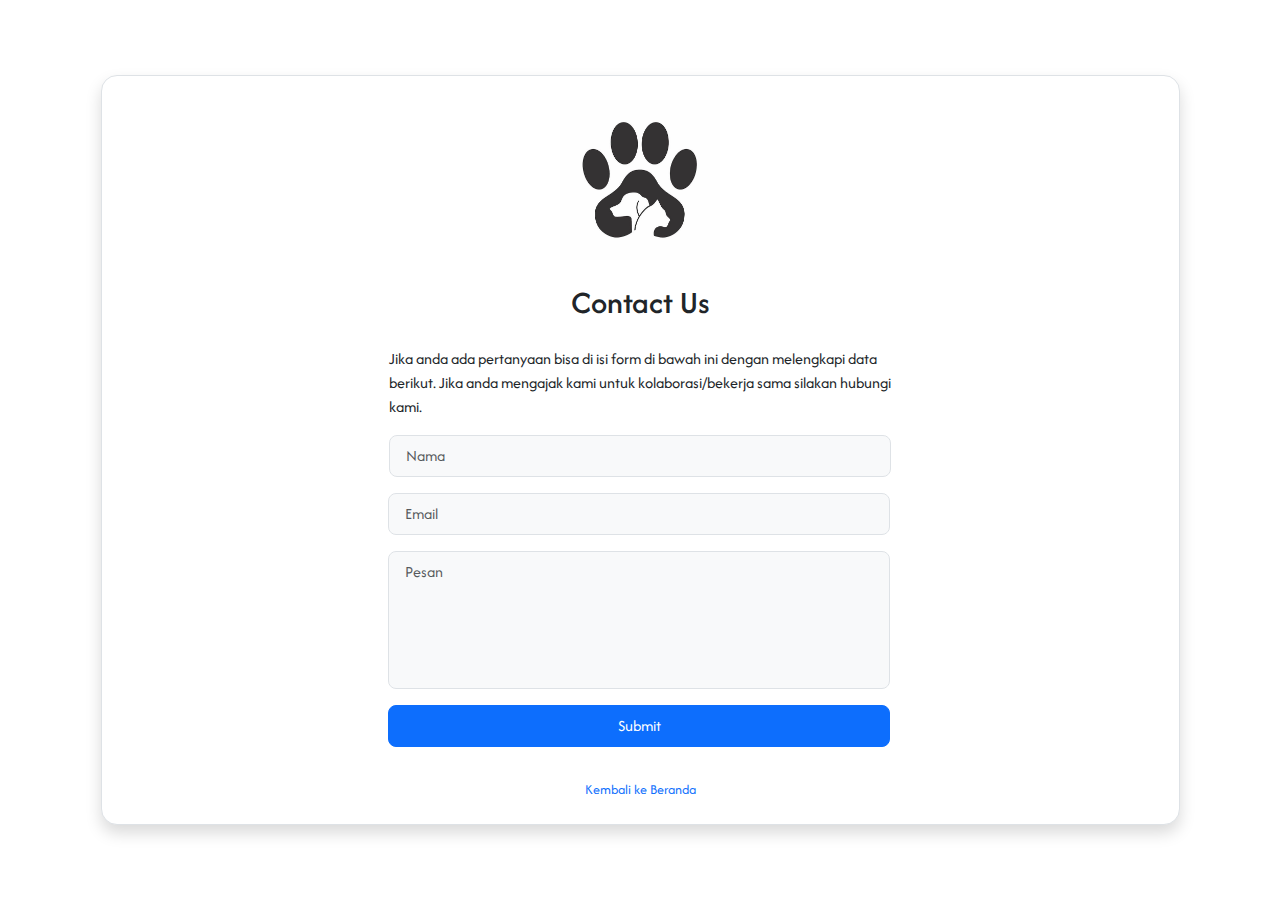
==== contact.html @ 84141abe "Merge pull request #1 from tsusunt/kaget" ====
<!DOCTYPE html>
<html lang="en">
<head>
    <meta charset="UTF-8" />
    <meta name="viewport" content="width=device-width, initial-scale=1.0" />
    <link rel="icon" href="/img/Surgeon Fish.png" />
    <link
      href="https://cdn.jsdelivr.net/npm/bootstrap@5.3.3/dist/css/bootstrap.min.css"
      rel="stylesheet"
      integrity="sha384-QWTKZyjpPEjISv5WaRU9OFeRpok6YctnYmDr5pNlyT2bRjXh0JMhjY6hW+ALEwIH"
      crossorigin="anonymous"
    />
    <link rel="stylesheet" href="style.css" />
    <title>Sign In</title>
</head>
<body>
    <div class="container d-flex justify-content-center align-items-center min-vh-100">
        <div class="bg-white border rounded-4 p-4 shadow box-area">
            <div class="text-center mb-4">
                <img src="assets/img/digidaw.jpeg" class="img-fluid" style="width: 100%; max-width: 10em;" />
            </div>
            <div class="row justify-content-center">
                <div class="col-md-6 d-flex justify-content-center align-items-center flex-column">
                    <form>
                        <div class="header-text mb-4 text-center">
                            <h2>Contact Us</h2>
                        </div>
                        <div>
                            <p style="text-align: justify;"></p>Jika anda ada pertanyaan bisa di isi form di bawah ini dengan melengkapi data berikut. Jika anda mengajak kami untuk kolaborasi/bekerja sama silakan hubungi kami.</p>
                        </div>
                        <div class="input-group mb-3">
                            <input
                                type="text"
                                class="form-control form-control-lg bg-light fs-6 rounded-3"
                                placeholder="Nama"
                                required
                            />
                        <div class="input-group mb-3 mt-3">
                            <input
                                type="text"
                                class="form-control form-control-lg bg-light fs-6"
                                placeholder="Email"
                                required
                            />
                        </div>
                        <div class="input-group mb-3">
                            <textarea
                                class="form-control form-control-lg bg-light fs-6"
                                placeholder="Pesan"
                                required
                                rows="5"
                                style="resize: none;"
                            ></textarea>
                        </div>
                        <div class="input-group mb-3">
                            <button class="btn btn-lg btn-primary w-100 fs-6">Submit</button>
                        </div>
                    </form>
                </div>
                <div class="row text-center">
                    <small><a href="index.html">Kembali ke Beranda</a></small>
                </div>
            </div>
        </div>
    </div>

    <script
      src="https://cdn.jsdelivr.net/npm/bootstrap@5.3.3/dist/js/bootstrap.bundle.min.js"
      integrity="sha384-YvpcrYf0tY3lHB60NNkmXc5s9fDVZLESaAA55NDzOxhy9GkcIdslK1eN7N6jIeHz"
      crossorigin="anonymous"
    ></script>
    <script
      src="https://cdn.jsdelivr.net/npm/@popperjs/core@2.11.8/dist/umd/popper.min.js"
      integrity="sha384-I7E8VVD/ismYTF4hNIPjVp/Zjvgyol6VFvRkX/vR+Vc4jQkC+hVqc2pM8ODewa9r"
      crossorigin="anonymous"
    ></script>
    <script
      src="https://cdn.jsdelivr.net/npm/bootstrap@5.3.3/dist/js/bootstrap.min.js"
      integrity="sha384-0pUGZvbkm6XF6gxjEnlmuGrJXVbNuzT9qBBavbLwCsOGabYfZo0T0to5eqruptLy"
      crossorigin="anonymous"
    ></script>
</body>
</html>
---- style.css ----
@import url(https://fonts.googleapis.com/css2?family=Afacad+Flux:wght@100..1000&display=swap);

* {
  font-family: "Afacad Flux";
}
/* Navbar */
.sign:hover{
  transform: translateY(-3px);
}
/* Login Dan Sign Up Html*/
a,.sign {
  text-decoration: none;
}
/* info menu dan simple quote */
.hidden {
  opacity: 0;
  filter: blur(5px);
  transform: translateX(-100%);
  transition: all 1s;
}
.show {
  opacity: 1;
  filter: blur(0);
  transform: translateX(0);
}
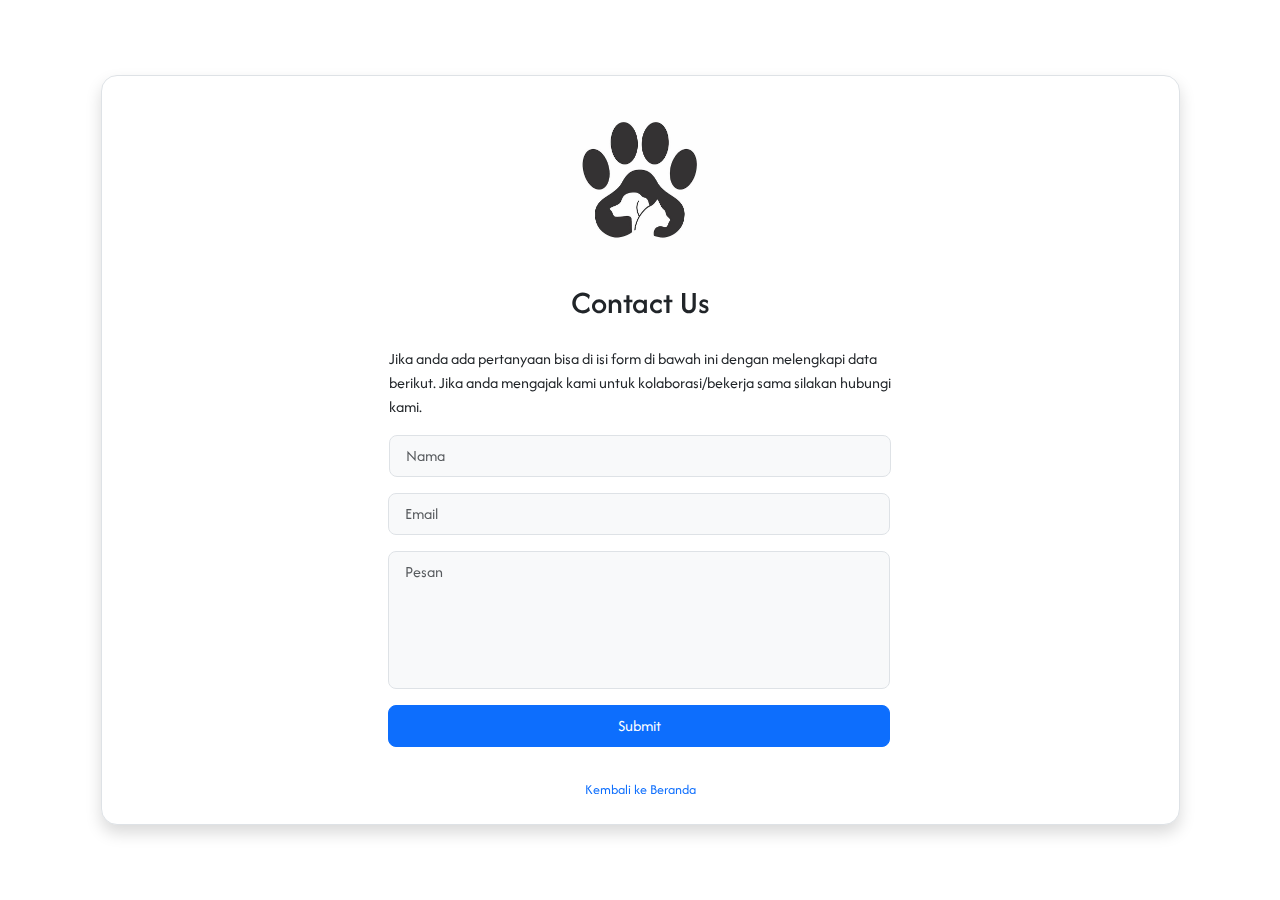
==== commit 500c2aa0: "aye" ====
--- a/contact.html
+++ b/contact.html
@@ -11,10 +11,11 @@
       crossorigin="anonymous"
     />
     <link rel="stylesheet" href="style.css" />
+    <script defer src="script.js"></script>
     <title>Sign In</title>
 </head>
 <body>
-    <div class="container d-flex justify-content-center align-items-center min-vh-100">
+    <div class="container d-flex justify-content-center align-items-center min-vh-100 hidden">
         <div class="bg-white border rounded-4 p-4 shadow box-area">
             <div class="text-center mb-4">
                 <img src="assets/img/digidaw.jpeg" class="img-fluid" style="width: 100%; max-width: 10em;" />
--- a/style.css
+++ b/style.css
@@ -1,16 +1,38 @@
 @import url(https://fonts.googleapis.com/css2?family=Afacad+Flux:wght@100..1000&display=swap);
 
+/* body {
+  min-height: 2000px;
+} */
+
 * {
-  font-family: "Afacad Flux";
+  font-family: 'Afacad Flux';
 }
 /* Navbar */
-.sign:hover{
+.sign:hover {
   transform: translateY(-3px);
 }
 /* Login Dan Sign Up Html*/
-a,.sign {
+a,
+.sign {
   text-decoration: none;
 }
+
+@media (max-width: 768px) {
+  .adoption-text {
+      font-size: 27px !important;
+  }
+  .adopt-btn {
+    width: 8rem;
+    height: 2.3rem;
+    font-size: 15px !important;    
+  }
+  .donate-link {
+    width: 10rem;
+    height: 2.3rem;
+    font-size: 15px !important;
+  }
+}
+
 /* info menu dan simple quote */
 .hidden {
   opacity: 0;
